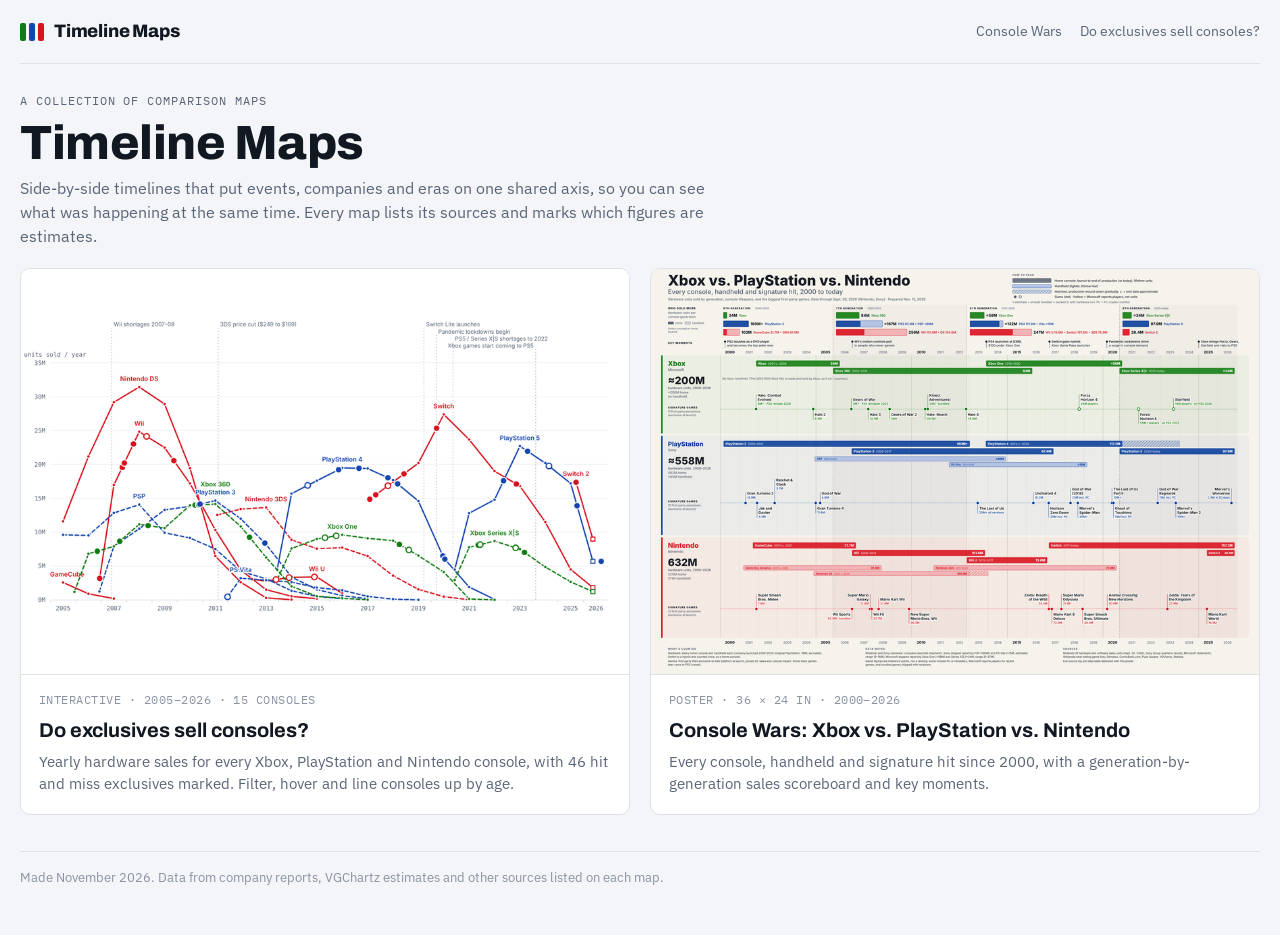
==== index.html @ 5c75b970 "Add Timeline Maps site: home, Console Wars poster, interactive exclusives chart Co-Authored-By: Clau" ====
<!doctype html>
<html lang="en">
<head>
<meta charset="utf-8">
<meta name="viewport" content="width=device-width, initial-scale=1, viewport-fit=cover">
<title>Timeline Maps</title>
<meta name="description" content="Side-by-side timeline maps comparing events, companies and eras.">
<link rel="stylesheet" href="https://fonts.googleapis.com/css2?family=Archivo:wght@500;700;800&family=IBM+Plex+Sans:wght@400;500;600&family=IBM+Plex+Mono:wght@400;500&display=swap">
<link rel="stylesheet" href="assets/site.css">
<style>
.maps { display: grid; grid-template-columns: repeat(auto-fill, minmax(min(100%, 520px), 1fr)); gap: 20px }
.card { display: grid; text-decoration: none; overflow: hidden }
.card img { display: block; width: 100%; height: auto; aspect-ratio: 3 / 2; object-fit: cover; border-bottom: 1px solid var(--rule); background: var(--grid) }
.card .body { padding: 16px 18px 18px; display: grid; gap: 6px }
.card h2 { margin: 0 }
.card p { margin: 0; color: var(--muted) }
.card .meta { font-family: var(--mono); font-size: 12px; color: var(--faint); letter-spacing: .04em }
.card:hover h2 { text-decoration: underline; text-underline-offset: 3px }
</style>
</head>
<body>
<header class="topbar">
  <a class="brand" href="./"><i aria-hidden="true"><b style="background:var(--xbox)"></b><b style="background:var(--ps)"></b><b style="background:var(--nin)"></b></i>Timeline Maps</a>
  <nav aria-label="Maps"><a href="console-wars/">Console Wars</a><a href="do-exclusives-sell-consoles/">Do exclusives sell consoles?</a></nav>
</header>
<main class="wrap">
  <header style="display:grid;gap:8px">
    <div class="eyebrow">A collection of comparison maps</div>
    <h1>Timeline Maps</h1>
    <p class="lede">Side-by-side timelines that put events, companies and eras on one shared axis, so you can see what was happening at the same time. Every map lists its sources and marks which figures are estimates.</p>
  </header>
  <section class="maps" aria-label="All maps">
    <a class="panel card" href="do-exclusives-sell-consoles/">
      <img src="assets/thumb-exclusives.png" alt="Line chart of yearly console sales from 2005 to 2026 with game releases marked" width="900" height="600">
      <div class="body">
        <div class="meta">INTERACTIVE · 2005–2026 · 15 CONSOLES</div>
        <h2>Do exclusives sell consoles?</h2>
        <p>Yearly hardware sales for every Xbox, PlayStation and Nintendo console, with 46 hit and miss exclusives marked. Filter, hover and line consoles up by age.</p>
      </div>
    </a>
    <a class="panel card" href="console-wars/">
      <img src="assets/thumb-console-wars.png" alt="Poster comparing Xbox, PlayStation and Nintendo consoles and games from 2000 to 2026" width="900" height="600">
      <div class="body">
        <div class="meta">POSTER · 36 × 24 IN · 2000–2026</div>
        <h2>Console Wars: Xbox vs. PlayStation vs. Nintendo</h2>
        <p>Every console, handheld and signature hit since 2000, with a generation-by-generation sales scoreboard and key moments.</p>
      </div>
    </a>
  </section>
</main>
<footer class="site">Made November 2026. Data from company reports, VGChartz estimates and other sources listed on each map.</footer>
</body>
</html>
---- assets/site.css ----
/* Timeline Maps: shared site styles. Layout: narrow top bar, content column up to 1240px. */
:root {
  --bg: #F3F5F8; --panel: #FFFFFF; --ink: #121821; --muted: #5A6577; --faint: #8A93A3;
  --rule: #DCE1E8; --grid: #E8ECF1; --accent: #2B3A55;
  --xbox: #107C10; --ps: #1546B0; --nin: #D9111E;
  --display: "Archivo", "Helvetica Neue", Arial, sans-serif;
  --body: "IBM Plex Sans", "Helvetica Neue", Arial, sans-serif;
  --mono: "IBM Plex Mono", ui-monospace, Menlo, monospace;
  color-scheme: light;
}
@media (prefers-color-scheme: dark) { :root {
  --bg: #0E1219; --panel: #161C26; --ink: #E9EDF3; --muted: #A2ACBB; --faint: #6F7A8B;
  --rule: #2A3341; --grid: #212936; --accent: #C9D4E6;
  --xbox: #3FB83F; --ps: #6B98FF; --nin: #FF5A64; color-scheme: dark } }
* { box-sizing: border-box }
html, body { margin: 0 }
body { background: var(--bg); color: var(--ink); font-family: var(--body); font-size: 15px; line-height: 1.5;
  padding-left: max(16px, env(safe-area-inset-left, 0px)); padding-right: max(16px, env(safe-area-inset-right, 0px)); padding-block: 0 48px }
a { color: inherit }
.topbar { max-width: 1240px; margin: 0 auto; display: flex; align-items: center; justify-content: space-between; gap: 16px; padding-block: 18px; border-bottom: 1px solid var(--rule); margin-bottom: 28px }
.brand { font-family: var(--display); font-weight: 800; font-size: 18px; text-decoration: none; letter-spacing: -.01em; display: inline-flex; align-items: center; gap: 10px }
.brand i { display: inline-flex; gap: 3px }
.brand i b { width: 6px; height: 18px; border-radius: 2px; display: block }
.topbar nav { display: flex; gap: 18px; font-size: 14px; flex-wrap: wrap }
.topbar nav a { text-decoration: none; color: var(--muted) }
.topbar nav a[aria-current="page"], .topbar nav a:hover { color: var(--ink) }
.wrap { max-width: 1240px; margin: 0 auto; display: grid; gap: 20px }
.eyebrow { font-family: var(--mono); font-size: 12px; letter-spacing: .08em; text-transform: uppercase; color: var(--muted) }
h1 { font-family: var(--display); font-weight: 800; font-size: clamp(30px, 5vw, 48px); line-height: 1.05; margin: 0; letter-spacing: -.01em; text-wrap: balance }
h2 { font-family: var(--display); font-weight: 700; font-size: 20px; margin: 0 0 10px }
.lede { color: var(--muted); max-width: 70ch; margin: 0; font-size: 16px }
.panel { background: var(--panel); border: 1px solid var(--rule); border-radius: 10px }
.btn { display: inline-flex; align-items: center; gap: 8px; font: 500 14px var(--body); color: var(--ink); text-decoration: none; border: 1px solid var(--ink); border-radius: 999px; padding: 7px 14px }
.btn.quiet { border-color: var(--rule); color: var(--muted) }
.btn:hover { background: var(--grid) }
:focus-visible { outline: 2px solid var(--accent); outline-offset: 2px }
footer.site { max-width: 1240px; margin: 36px auto 0; padding-top: 16px; border-top: 1px solid var(--rule); color: var(--faint); font-size: 13px }
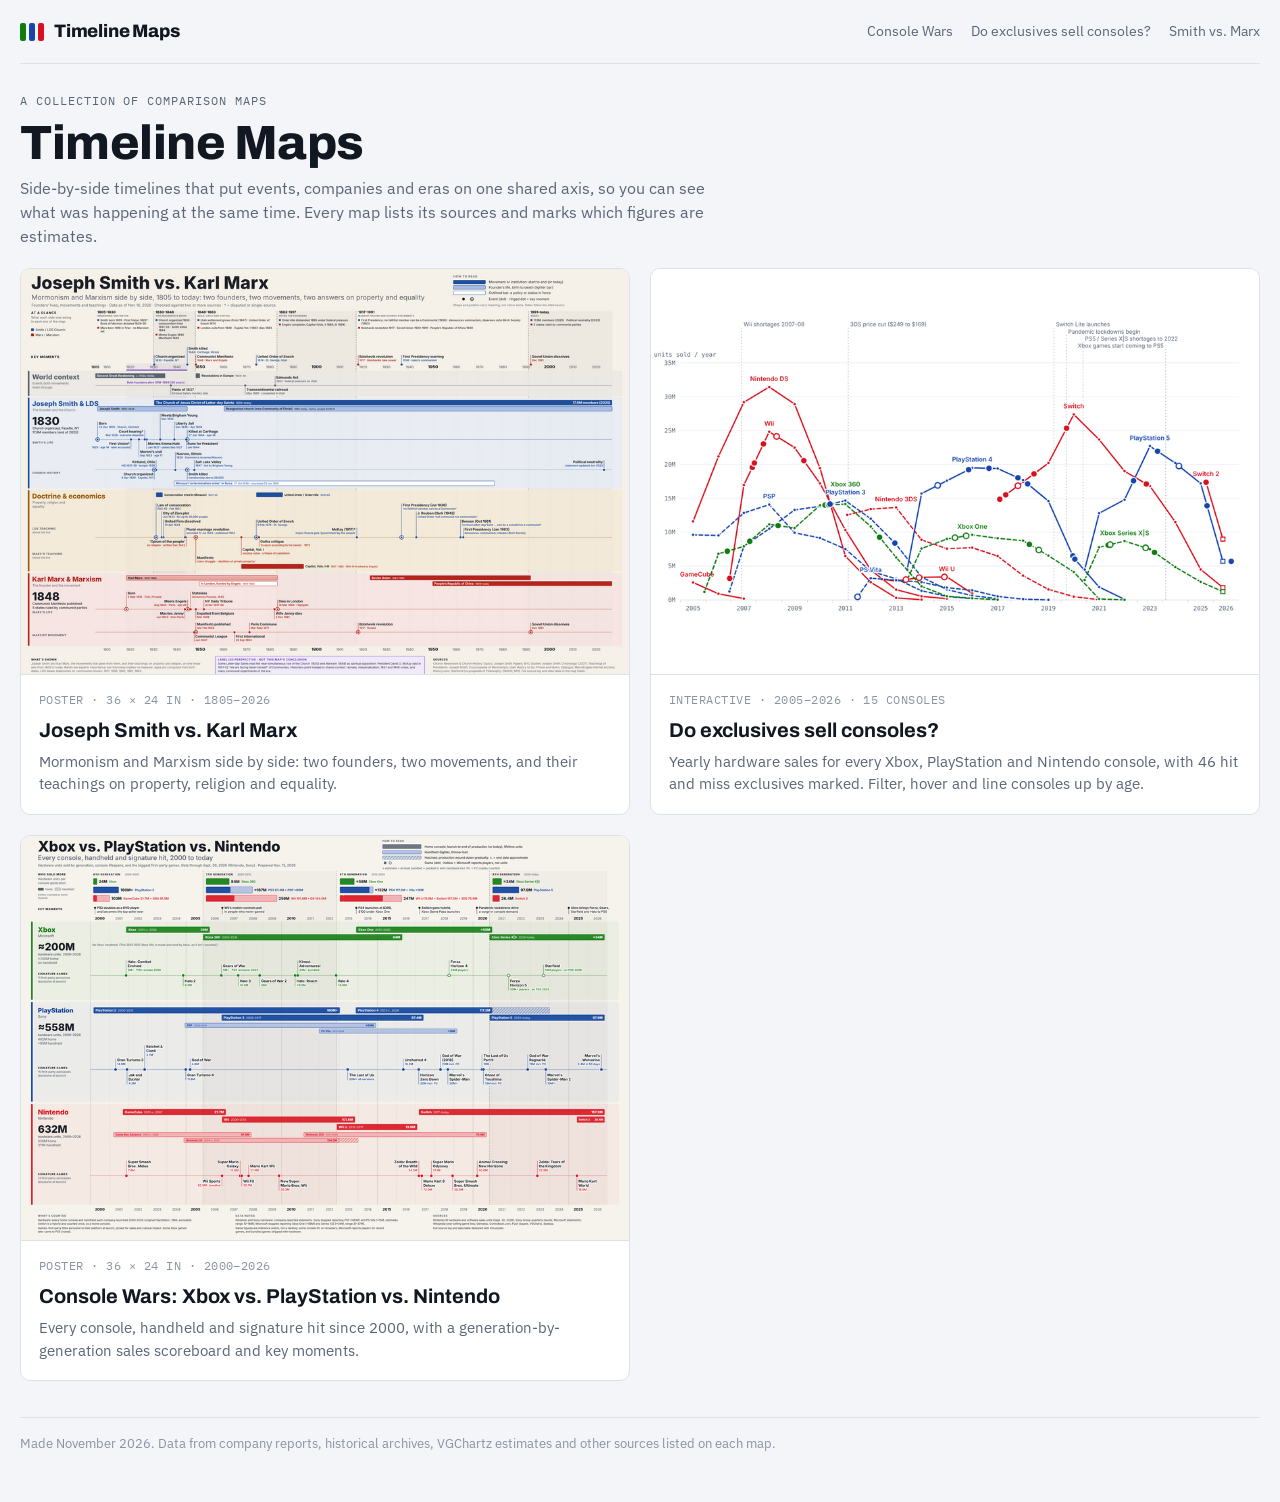
==== commit 936c80ce: "Add Joseph Smith vs. Karl Marx poster (marxism-mormonism) Poster v3 (PDF, PNG, SVG), web preview, da" ====
--- a/index.html
+++ b/index.html
@@ -21,7 +21,7 @@
 <body>
 <header class="topbar">
   <a class="brand" href="./"><i aria-hidden="true"><b style="background:var(--xbox)"></b><b style="background:var(--ps)"></b><b style="background:var(--nin)"></b></i>Timeline Maps</a>
-  <nav aria-label="Maps"><a href="console-wars/">Console Wars</a><a href="do-exclusives-sell-consoles/">Do exclusives sell consoles?</a></nav>
+  <nav aria-label="Maps"><a href="console-wars/">Console Wars</a><a href="do-exclusives-sell-consoles/">Do exclusives sell consoles?</a><a href="marxism-mormonism/">Smith vs. Marx</a></nav>
 </header>
 <main class="wrap">
   <header style="display:grid;gap:8px">
@@ -30,6 +30,14 @@
     <p class="lede">Side-by-side timelines that put events, companies and eras on one shared axis, so you can see what was happening at the same time. Every map lists its sources and marks which figures are estimates.</p>
   </header>
   <section class="maps" aria-label="All maps">
+    <a class="panel card" href="marxism-mormonism/">
+      <img src="assets/thumb-marxism-mormonism.png" alt="Poster comparing Joseph Smith and the LDS Church with Karl Marx and Marxism from 1805 to today" width="900" height="600">
+      <div class="body">
+        <div class="meta">POSTER · 36 × 24 IN · 1805–2026</div>
+        <h2>Joseph Smith vs. Karl Marx</h2>
+        <p>Mormonism and Marxism side by side: two founders, two movements, and their teachings on property, religion and equality.</p>
+      </div>
+    </a>
     <a class="panel card" href="do-exclusives-sell-consoles/">
       <img src="assets/thumb-exclusives.png" alt="Line chart of yearly console sales from 2005 to 2026 with game releases marked" width="900" height="600">
       <div class="body">
@@ -48,6 +56,6 @@
     </a>
   </section>
 </main>
-<footer class="site">Made November 2026. Data from company reports, VGChartz estimates and other sources listed on each map.</footer>
+<footer class="site">Made November 2026. Data from company reports, historical archives, VGChartz estimates and other sources listed on each map.</footer>
 </body>
 </html>
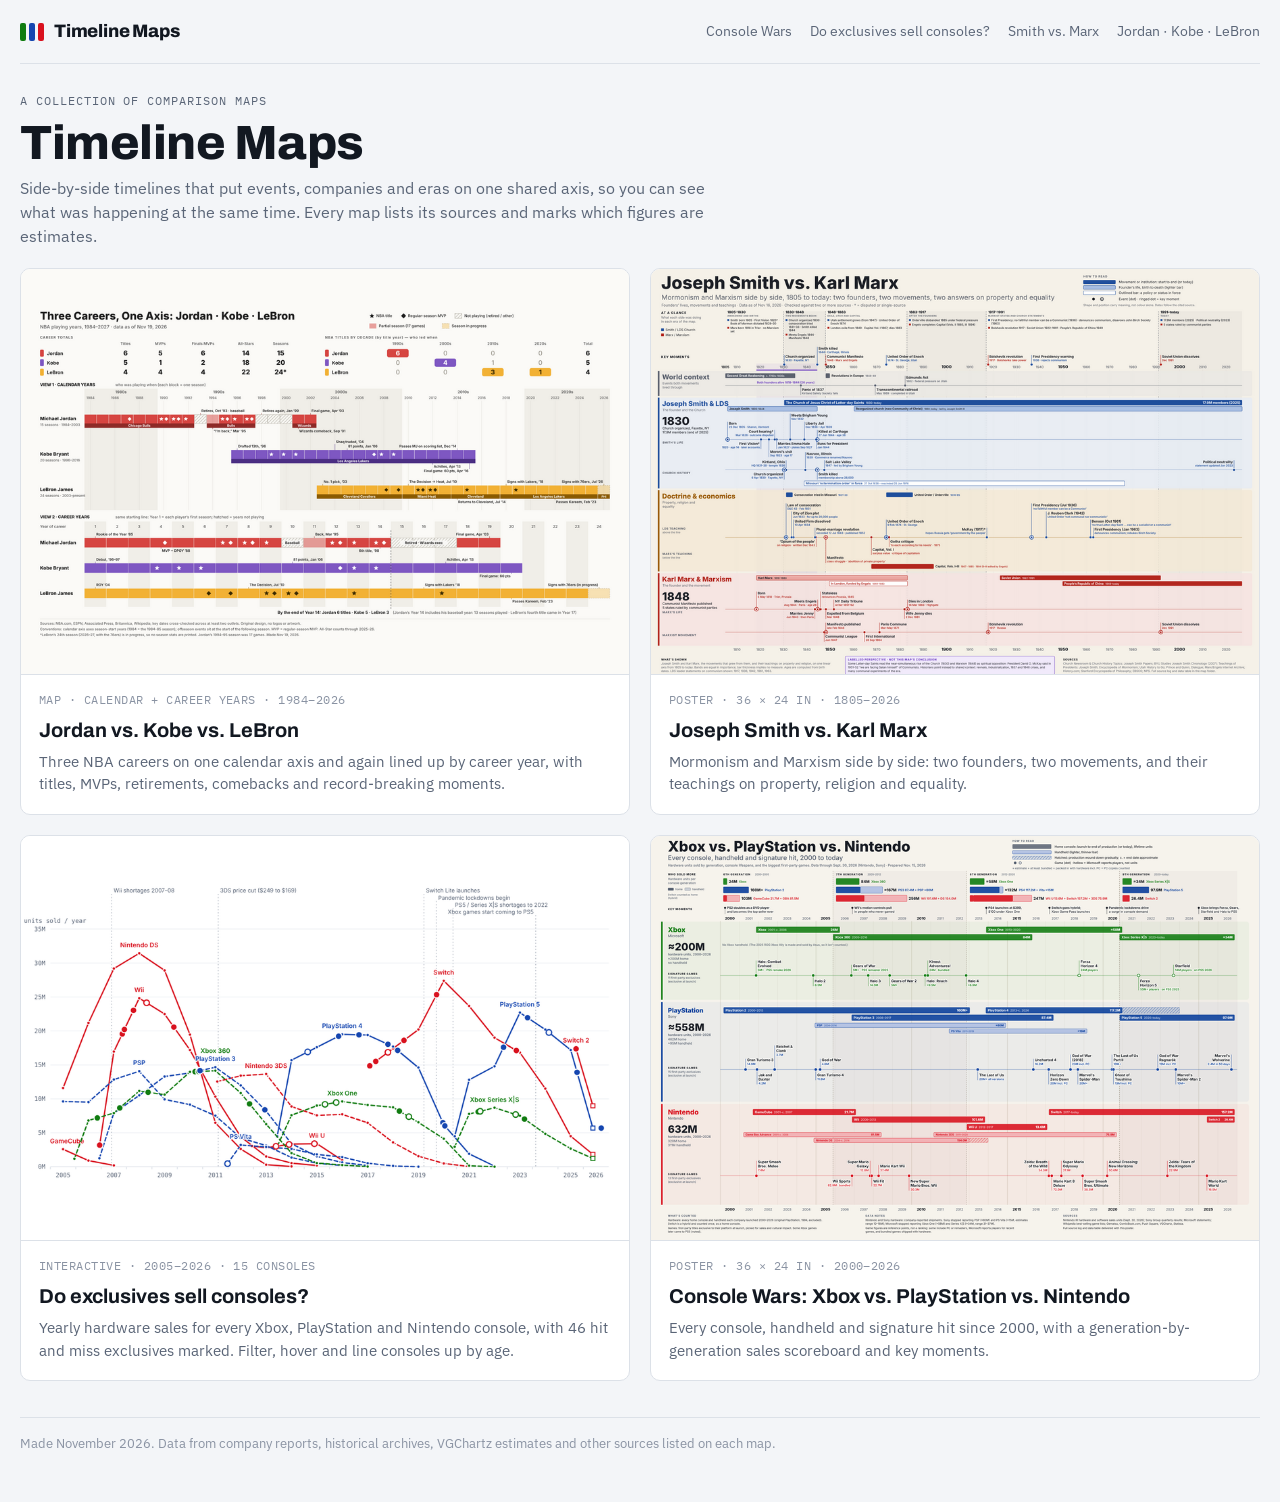
==== commit 0d354afa: "Add Jordan vs. Kobe vs. LeBron career timeline map New map page (nba-career-comparison) with calenda" ====
--- a/index.html
+++ b/index.html
@@ -21,7 +21,7 @@
 <body>
 <header class="topbar">
   <a class="brand" href="./"><i aria-hidden="true"><b style="background:var(--xbox)"></b><b style="background:var(--ps)"></b><b style="background:var(--nin)"></b></i>Timeline Maps</a>
-  <nav aria-label="Maps"><a href="console-wars/">Console Wars</a><a href="do-exclusives-sell-consoles/">Do exclusives sell consoles?</a><a href="marxism-mormonism/">Smith vs. Marx</a></nav>
+  <nav aria-label="Maps"><a href="console-wars/">Console Wars</a><a href="do-exclusives-sell-consoles/">Do exclusives sell consoles?</a><a href="marxism-mormonism/">Smith vs. Marx</a><a href="nba-career-comparison/">Jordan · Kobe · LeBron</a></nav>
 </header>
 <main class="wrap">
   <header style="display:grid;gap:8px">
@@ -30,6 +30,14 @@
     <p class="lede">Side-by-side timelines that put events, companies and eras on one shared axis, so you can see what was happening at the same time. Every map lists its sources and marks which figures are estimates.</p>
   </header>
   <section class="maps" aria-label="All maps">
+    <a class="panel card" href="nba-career-comparison/">
+      <img src="assets/thumb-nba-career-comparison.png" alt="Timeline of the NBA careers of Michael Jordan, Kobe Bryant and LeBron James on a calendar axis and by career year" width="900" height="600">
+      <div class="body">
+        <div class="meta">MAP · CALENDAR + CAREER YEARS · 1984–2026</div>
+        <h2>Jordan vs. Kobe vs. LeBron</h2>
+        <p>Three NBA careers on one calendar axis and again lined up by career year, with titles, MVPs, retirements, comebacks and record-breaking moments.</p>
+      </div>
+    </a>
     <a class="panel card" href="marxism-mormonism/">
       <img src="assets/thumb-marxism-mormonism.png" alt="Poster comparing Joseph Smith and the LDS Church with Karl Marx and Marxism from 1805 to today" width="900" height="600">
       <div class="body">
